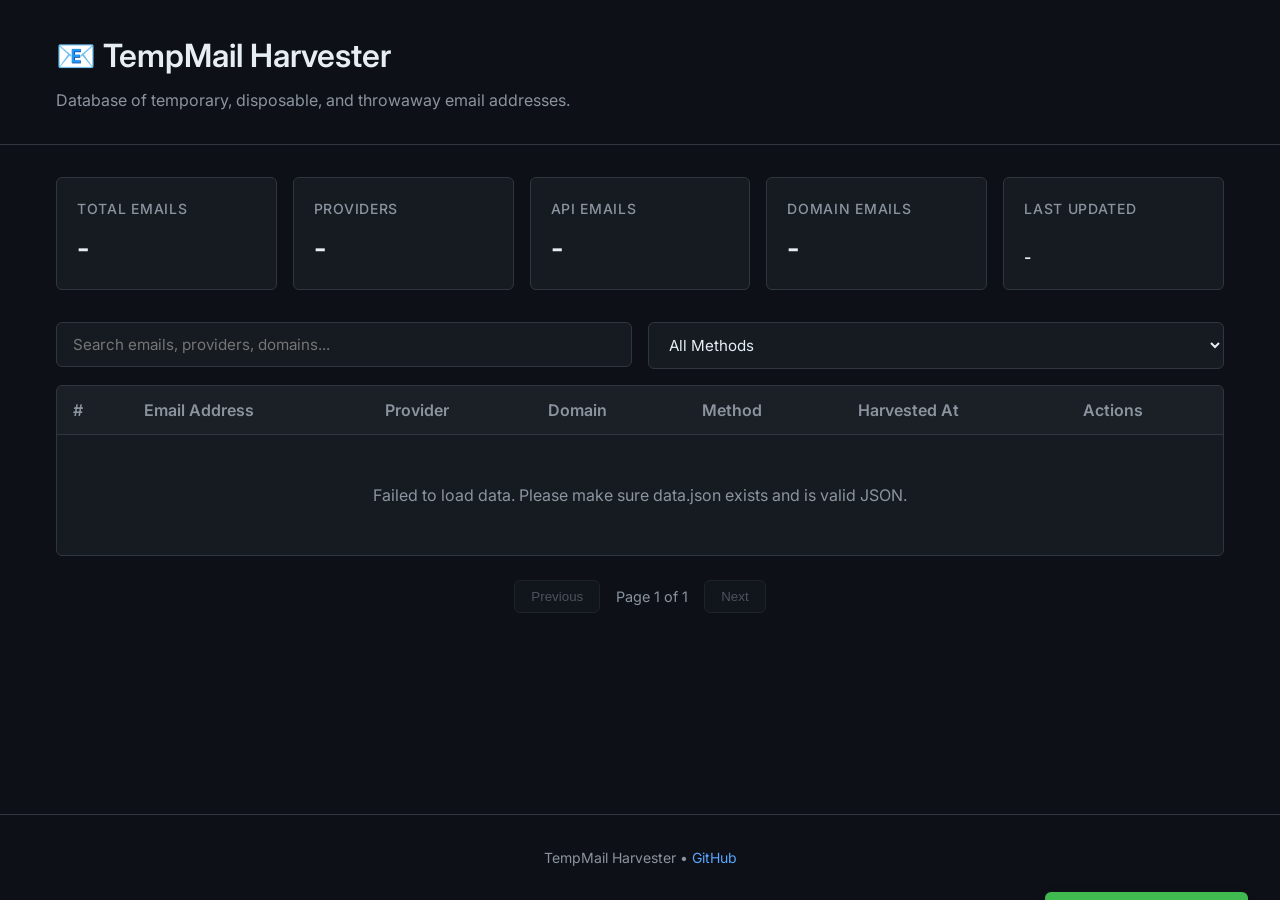
==== index.html @ 407a833a "Add root redirect for GitHub Pages" ====
<!DOCTYPE html>
<html lang="en">
<head>
    <meta charset="UTF-8">
    <meta http-equiv="refresh" content="0; url=dashboard/">
    <title>TempMail Harvester</title>
    <script>
        window.location.href = "dashboard/";
    </script>
</head>
<body>
    <p>Redirecting to <a href="dashboard/">TempMail Harvester Dashboard</a>...</p>
</body>
</html>
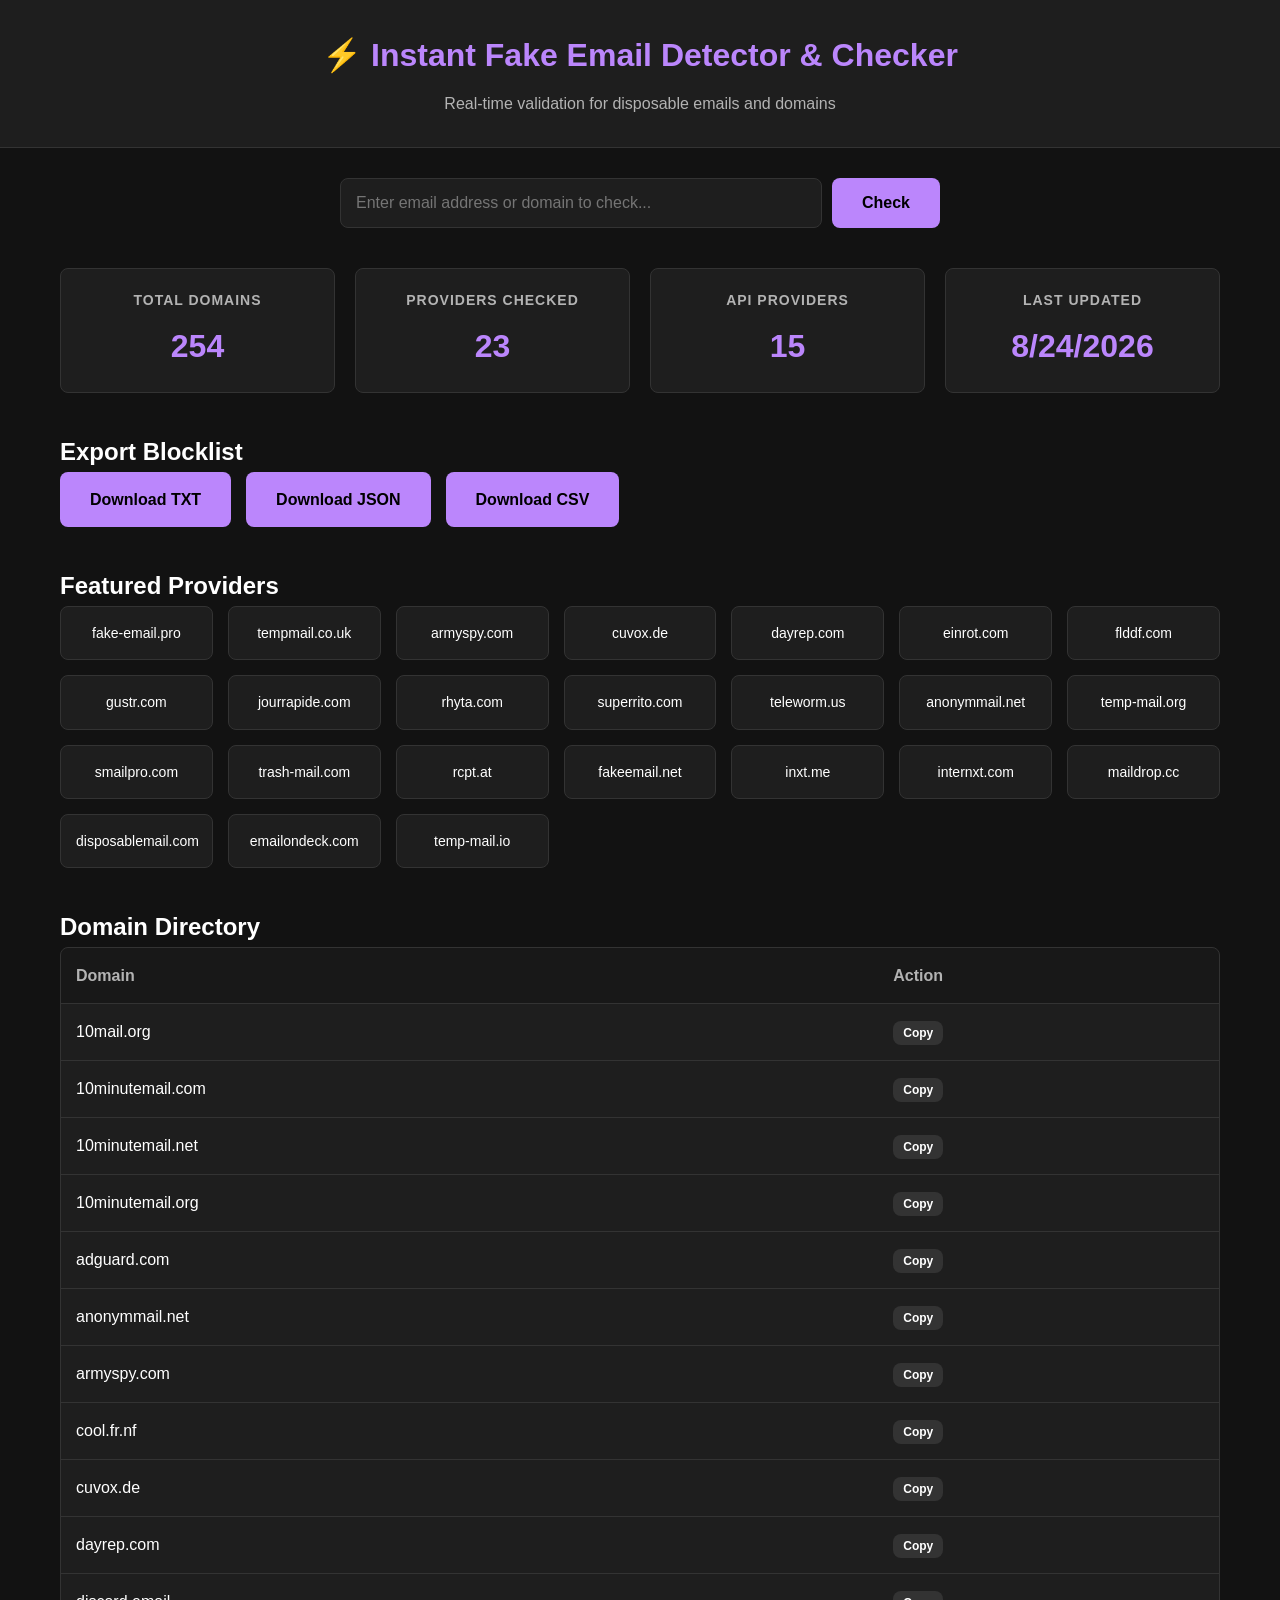
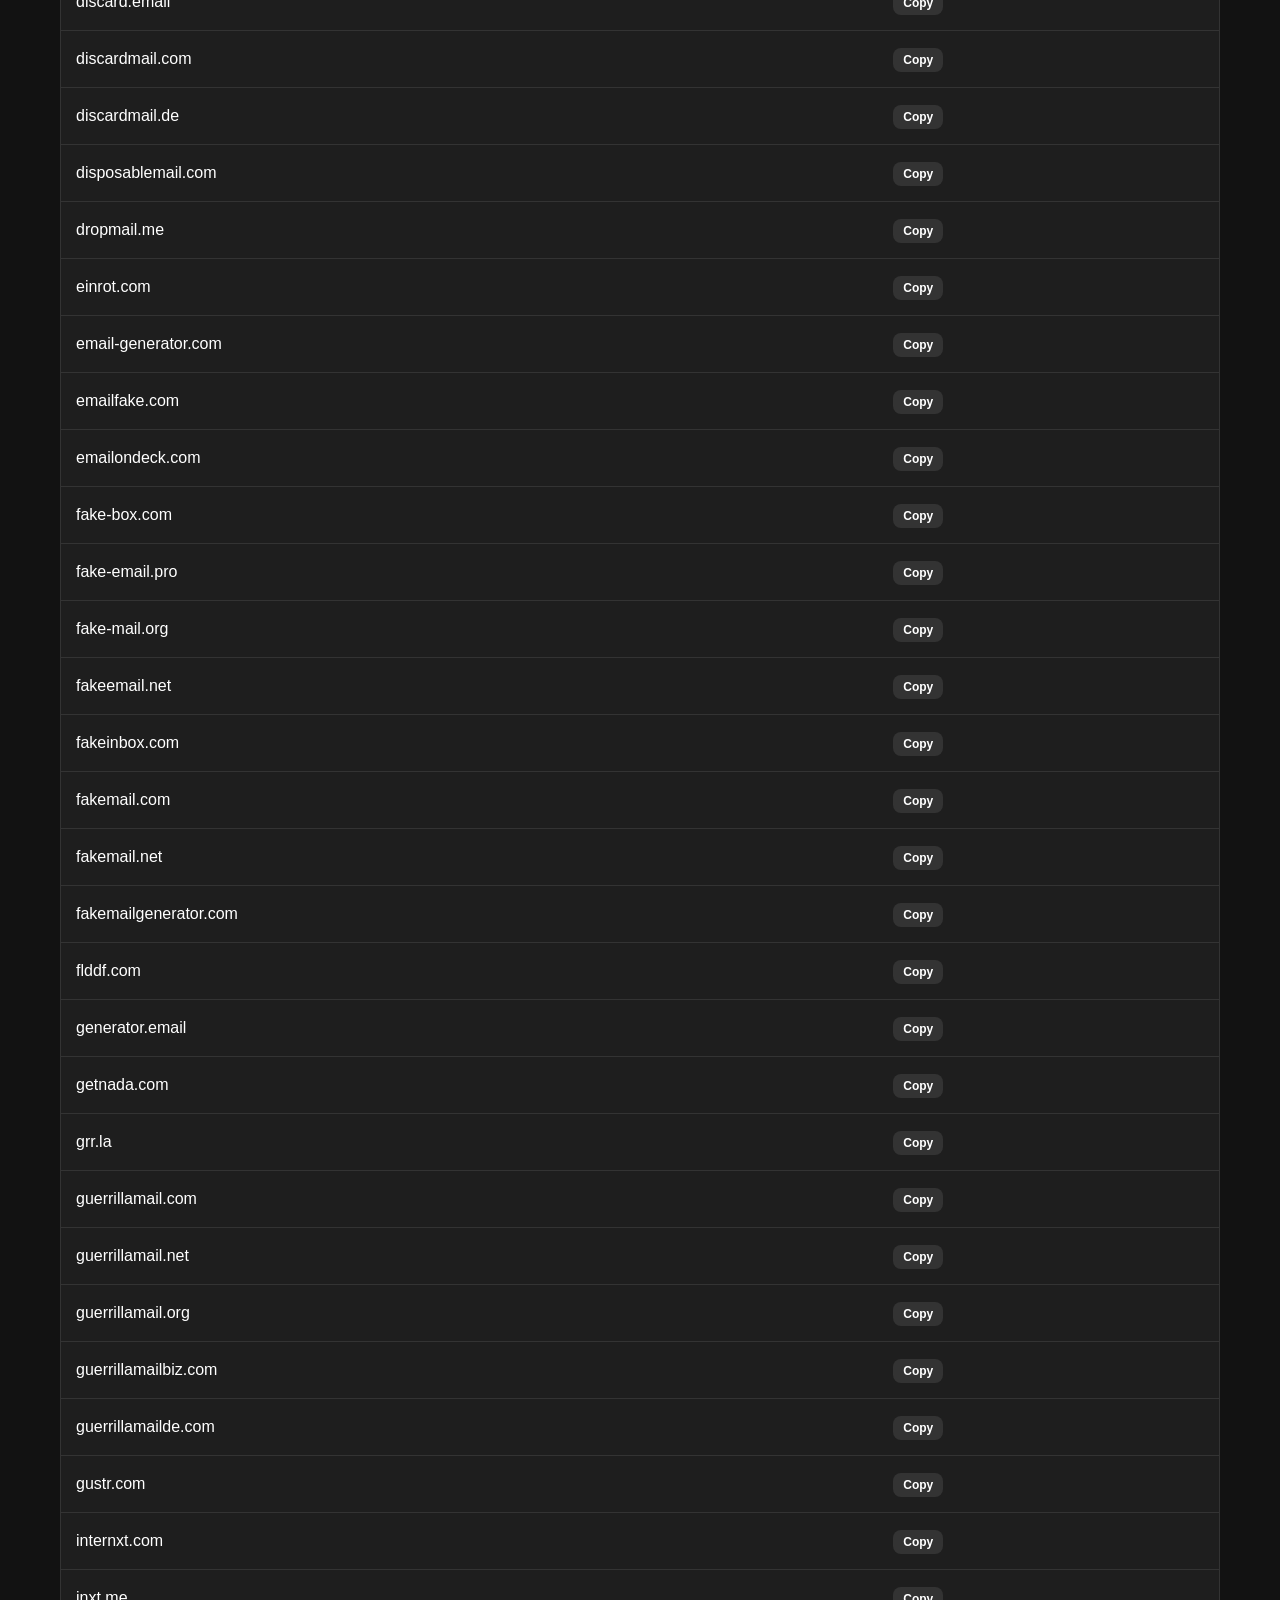
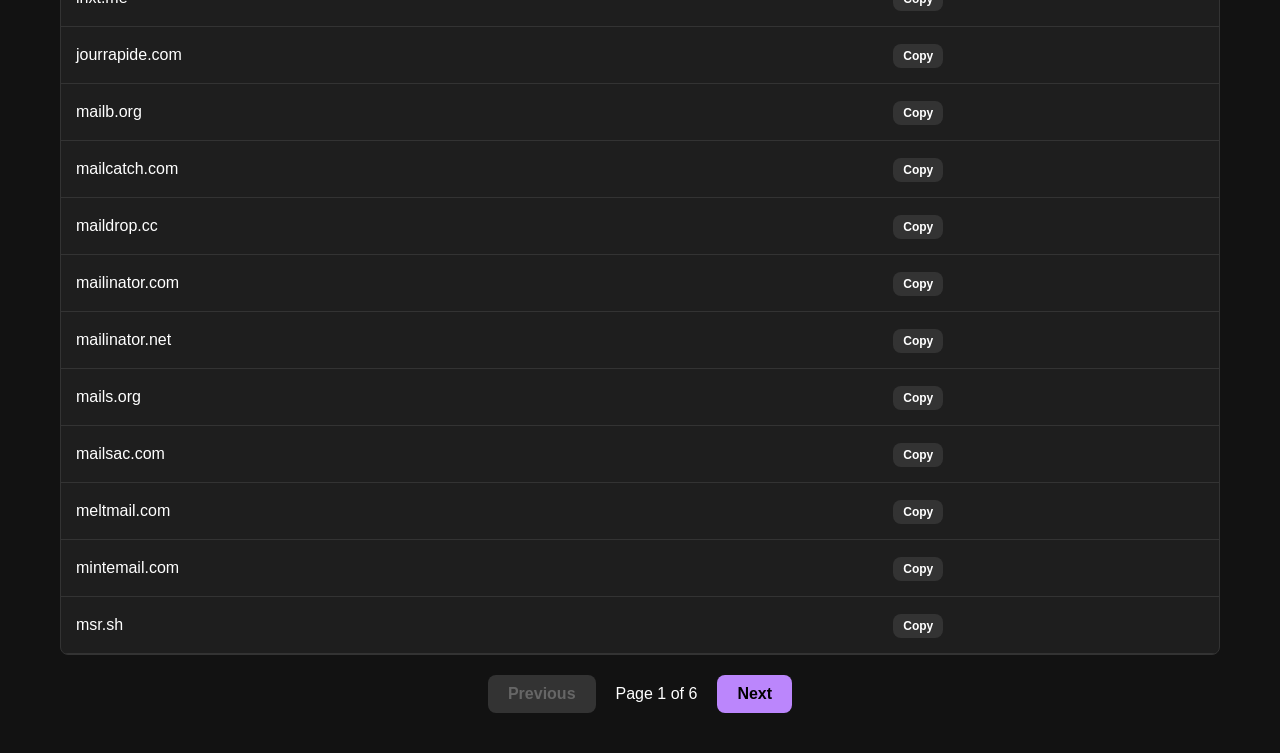
==== commit 17085732: "Streamline dashboard to root with pre-loaded 250+ domains" ====
--- a/index.html
+++ b/index.html
@@ -2,13 +2,85 @@
 <html lang="en">
 <head>
     <meta charset="UTF-8">
-    <meta http-equiv="refresh" content="0; url=dashboard/">
-    <title>TempMail Harvester</title>
-    <script>
-        window.location.href = "dashboard/";
-    </script>
+    <meta name="viewport" content="width=device-width, initial-scale=1.0">
+    <title>Instant Fake Email Detector & Checker</title>
+    <link rel="stylesheet" href="style.css">
 </head>
 <body>
-    <p>Redirecting to <a href="dashboard/">TempMail Harvester Dashboard</a>...</p>
+    <header>
+        <div class="container">
+            <h1>⚡ Instant Fake Email Detector & Checker</h1>
+            <p>Real-time validation for disposable emails and domains</p>
+        </div>
+    </header>
+    
+    <main class="container">
+        <section class="search-section">
+            <div class="search-box">
+                <input type="text" id="search-input" placeholder="Enter email address or domain to check...">
+                <button id="search-btn">Check</button>
+            </div>
+            <div id="search-result" class="result-message"></div>
+        </section>
+
+        <section class="stats-section">
+            <div class="stat-card">
+                <h3>Total Domains</h3>
+                <p id="stat-total">0</p>
+            </div>
+            <div class="stat-card">
+                <h3>Providers Checked</h3>
+                <p id="stat-providers">23</p>
+            </div>
+            <div class="stat-card">
+                <h3>API Providers</h3>
+                <p id="stat-api">15</p>
+            </div>
+            <div class="stat-card">
+                <h3>Last Updated</h3>
+                <p id="stat-updated">-</p>
+            </div>
+        </section>
+
+        <section class="export-section">
+            <h2>Export Blocklist</h2>
+            <div class="export-buttons">
+                <a href="data/disposable_domains.txt" class="btn" download>Download TXT</a>
+                <a href="data/disposable_domains.json" class="btn" download>Download JSON</a>
+                <a href="data/emails.csv" class="btn" download>Download CSV</a>
+            </div>
+        </section>
+
+        <section class="providers-section">
+            <h2>Featured Providers</h2>
+            <div class="provider-grid">
+                <!-- Popular providers will be inserted here -->
+            </div>
+        </section>
+
+        <section class="directory-section">
+            <h2>Domain Directory</h2>
+            <div class="table-container">
+                <table id="domain-table">
+                    <thead>
+                        <tr>
+                            <th>Domain</th>
+                            <th>Action</th>
+                        </tr>
+                    </thead>
+                    <tbody id="domain-table-body">
+                        <!-- Data will be inserted here -->
+                    </tbody>
+                </table>
+            </div>
+            <div class="pagination">
+                <button id="prev-page">Previous</button>
+                <span id="page-info">Page 1</span>
+                <button id="next-page">Next</button>
+            </div>
+        </section>
+    </main>
+
+    <script src="script.js"></script>
 </body>
 </html>
--- a/style.css
+++ b/style.css
@@ -0,0 +1,217 @@
+:root {
+    --bg-color: #121212;
+    --card-bg: #1e1e1e;
+    --text-primary: #ffffff;
+    --text-secondary: #b3b3b3;
+    --accent: #bb86fc;
+    --accent-hover: #9965f4;
+    --border: #333333;
+    --danger: #cf6679;
+    --success: #03dac6;
+}
+
+* {
+    margin: 0;
+    padding: 0;
+    box-sizing: border-box;
+}
+
+body {
+    font-family: -apple-system, BlinkMacSystemFont, "Segoe UI", Roboto, Helvetica, Arial, sans-serif;
+    background-color: var(--bg-color);
+    color: var(--text-primary);
+    line-height: 1.6;
+}
+
+.container {
+    max-width: 1200px;
+    margin: 0 auto;
+    padding: 0 20px;
+}
+
+header {
+    background-color: var(--card-bg);
+    padding: 30px 0;
+    text-align: center;
+    border-bottom: 1px solid var(--border);
+    margin-bottom: 30px;
+}
+
+header h1 {
+    color: var(--accent);
+    margin-bottom: 10px;
+}
+
+header p {
+    color: var(--text-secondary);
+}
+
+section {
+    margin-bottom: 40px;
+}
+
+/* Search Box */
+.search-box {
+    display: flex;
+    gap: 10px;
+    max-width: 600px;
+    margin: 0 auto 20px;
+}
+
+#search-input {
+    flex: 1;
+    padding: 15px;
+    border: 1px solid var(--border);
+    border-radius: 8px;
+    background-color: var(--card-bg);
+    color: var(--text-primary);
+    font-size: 16px;
+}
+
+#search-input:focus {
+    outline: none;
+    border-color: var(--accent);
+}
+
+button, .btn {
+    padding: 15px 30px;
+    background-color: var(--accent);
+    color: #000;
+    border: none;
+    border-radius: 8px;
+    font-size: 16px;
+    font-weight: bold;
+    cursor: pointer;
+    transition: background-color 0.2s;
+    text-decoration: none;
+    display: inline-block;
+}
+
+button:hover, .btn:hover {
+    background-color: var(--accent-hover);
+}
+
+.result-message {
+    text-align: center;
+    font-size: 18px;
+    font-weight: bold;
+    padding: 15px;
+    border-radius: 8px;
+    display: none;
+}
+
+.result-message.disposable {
+    background-color: rgba(207, 102, 121, 0.2);
+    color: var(--danger);
+    border: 1px solid var(--danger);
+    display: block;
+}
+
+.result-message.safe {
+    background-color: rgba(3, 218, 198, 0.2);
+    color: var(--success);
+    border: 1px solid var(--success);
+    display: block;
+}
+
+/* Stats */
+.stats-section {
+    display: grid;
+    grid-template-columns: repeat(auto-fit, minmax(200px, 1fr));
+    gap: 20px;
+}
+
+.stat-card {
+    background-color: var(--card-bg);
+    padding: 20px;
+    border-radius: 8px;
+    text-align: center;
+    border: 1px solid var(--border);
+}
+
+.stat-card h3 {
+    color: var(--text-secondary);
+    font-size: 14px;
+    text-transform: uppercase;
+    letter-spacing: 1px;
+    margin-bottom: 10px;
+}
+
+.stat-card p {
+    font-size: 32px;
+    font-weight: bold;
+    color: var(--accent);
+}
+
+/* Exports */
+.export-buttons {
+    display: flex;
+    gap: 15px;
+    flex-wrap: wrap;
+}
+
+/* Provider Grid */
+.provider-grid {
+    display: grid;
+    grid-template-columns: repeat(auto-fill, minmax(150px, 1fr));
+    gap: 15px;
+}
+
+.provider-card {
+    background-color: var(--card-bg);
+    padding: 15px;
+    border-radius: 8px;
+    text-align: center;
+    border: 1px solid var(--border);
+    font-size: 14px;
+}
+
+/* Table */
+.table-container {
+    overflow-x: auto;
+    background-color: var(--card-bg);
+    border-radius: 8px;
+    border: 1px solid var(--border);
+}
+
+table {
+    width: 100%;
+    border-collapse: collapse;
+}
+
+th, td {
+    padding: 15px;
+    text-align: left;
+    border-bottom: 1px solid var(--border);
+}
+
+th {
+    background-color: rgba(0,0,0,0.2);
+    color: var(--text-secondary);
+    font-weight: 600;
+}
+
+.copy-btn {
+    padding: 5px 10px;
+    font-size: 12px;
+    background-color: #333;
+    color: var(--text-primary);
+}
+
+.pagination {
+    display: flex;
+    justify-content: center;
+    align-items: center;
+    gap: 20px;
+    margin-top: 20px;
+}
+
+.pagination button {
+    padding: 10px 20px;
+}
+
+.pagination button:disabled {
+    background-color: #333;
+    color: #666;
+    cursor: not-allowed;
+}
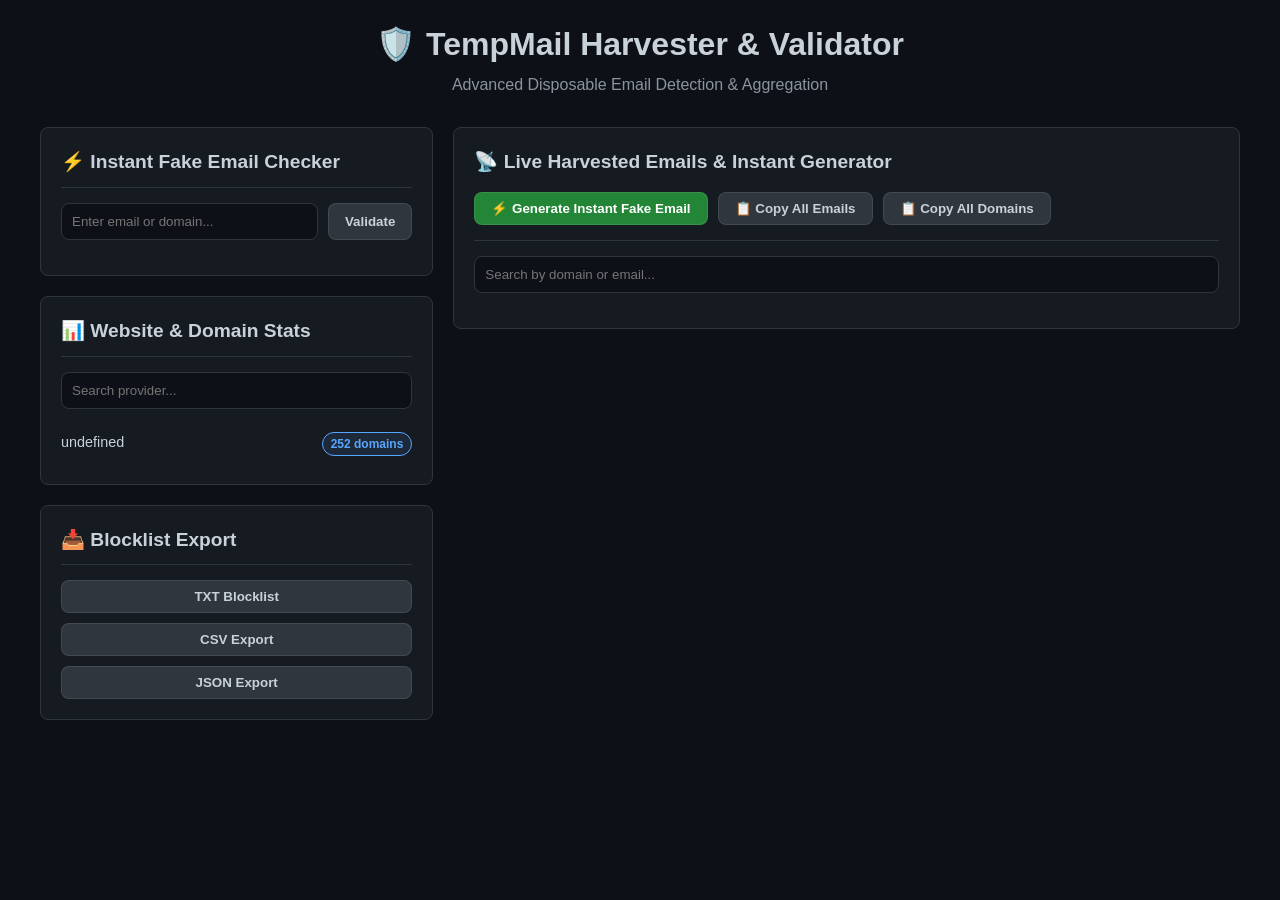
==== commit 0714e8c6: "Add 2-column live preview, instant generator, and domain grouping" ====
--- a/index.html
+++ b/index.html
@@ -3,84 +3,61 @@
 <head>
     <meta charset="UTF-8">
     <meta name="viewport" content="width=device-width, initial-scale=1.0">
-    <title>Instant Fake Email Detector & Checker</title>
+    <title>TempMail Harvester Dashboard</title>
     <link rel="stylesheet" href="style.css">
 </head>
 <body>
     <header>
-        <div class="container">
-            <h1>⚡ Instant Fake Email Detector & Checker</h1>
-            <p>Real-time validation for disposable emails and domains</p>
+        <h1><span class="icon">🛡️</span> TempMail Harvester & Validator</h1>
+        <p>Advanced Disposable Email Detection & Aggregation</p>
+    </header>
+    <div class="container">
+        <div class="col left-col">
+            <!-- Checker -->
+            <section class="card">
+                <h2>⚡ Instant Fake Email Checker</h2>
+                <div class="input-group">
+                    <input type="text" id="checker-input" placeholder="Enter email or domain...">
+                    <button id="btn-check">Validate</button>
+                </div>
+                <div id="checker-result" class="result-box hidden"></div>
+            </section>
+
+            <!-- Stats -->
+            <section class="card">
+                <h2>📊 Website & Domain Stats</h2>
+                <input type="text" id="search-provider" class="search-input" placeholder="Search provider...">
+                <div id="stats-list" class="stats-list"></div>
+            </section>
+
+            <!-- Export -->
+            <section class="card">
+                <h2>📥 Blocklist Export</h2>
+                <div class="btn-group">
+                    <button id="btn-export-txt">TXT Blocklist</button>
+                    <button id="btn-export-csv">CSV Export</button>
+                    <button id="btn-export-json">JSON Export</button>
+                </div>
+            </section>
         </div>
-    </header>
-    
-    <main class="container">
-        <section class="search-section">
-            <div class="search-box">
-                <input type="text" id="search-input" placeholder="Enter email address or domain to check...">
-                <button id="search-btn">Check</button>
-            </div>
-            <div id="search-result" class="result-message"></div>
-        </section>
-
-        <section class="stats-section">
-            <div class="stat-card">
-                <h3>Total Domains</h3>
-                <p id="stat-total">0</p>
-            </div>
-            <div class="stat-card">
-                <h3>Providers Checked</h3>
-                <p id="stat-providers">23</p>
-            </div>
-            <div class="stat-card">
-                <h3>API Providers</h3>
-                <p id="stat-api">15</p>
-            </div>
-            <div class="stat-card">
-                <h3>Last Updated</h3>
-                <p id="stat-updated">-</p>
-            </div>
-        </section>
-
-        <section class="export-section">
-            <h2>Export Blocklist</h2>
-            <div class="export-buttons">
-                <a href="data/disposable_domains.txt" class="btn" download>Download TXT</a>
-                <a href="data/disposable_domains.json" class="btn" download>Download JSON</a>
-                <a href="data/emails.csv" class="btn" download>Download CSV</a>
-            </div>
-        </section>
-
-        <section class="providers-section">
-            <h2>Featured Providers</h2>
-            <div class="provider-grid">
-                <!-- Popular providers will be inserted here -->
-            </div>
-        </section>
-
-        <section class="directory-section">
-            <h2>Domain Directory</h2>
-            <div class="table-container">
-                <table id="domain-table">
-                    <thead>
-                        <tr>
-                            <th>Domain</th>
-                            <th>Action</th>
-                        </tr>
-                    </thead>
-                    <tbody id="domain-table-body">
-                        <!-- Data will be inserted here -->
-                    </tbody>
-                </table>
-            </div>
-            <div class="pagination">
-                <button id="prev-page">Previous</button>
-                <span id="page-info">Page 1</span>
-                <button id="next-page">Next</button>
-            </div>
-        </section>
-    </main>
-
+        <div class="col right-col">
+            <section class="card">
+                <div class="right-header">
+                    <h2>📡 Live Harvested Emails & Instant Generator</h2>
+                    <div class="action-bar">
+                        <button id="btn-generate" class="btn-primary">⚡ Generate Instant Fake Email</button>
+                        <button id="btn-copy-emails">📋 Copy All Emails</button>
+                        <button id="btn-copy-domains">📋 Copy All Domains</button>
+                    </div>
+                </div>
+                <input type="text" id="search-emails" class="search-input" placeholder="Search by domain or email...">
+                <div id="accordion-container" class="accordion-container">
+                    <!-- Accordion Items Go Here -->
+                </div>
+            </section>
+        </div>
+    </div>
+    <div id="toast" class="toast"></div>
     <script src="script.js"></script>
 </body>
 </html>
--- a/style.css
+++ b/style.css
@@ -1,217 +1,144 @@
 :root {
-    --bg-color: #121212;
-    --card-bg: #1e1e1e;
-    --text-primary: #ffffff;
-    --text-secondary: #b3b3b3;
-    --accent: #bb86fc;
-    --accent-hover: #9965f4;
-    --border: #333333;
-    --danger: #cf6679;
-    --success: #03dac6;
+    --bg-color: #0d1117;
+    --card-bg: #161b22;
+    --border: #30363d;
+    --text: #c9d1d9;
+    --text-muted: #8b949e;
+    --primary: #58a6ff;
+    --primary-hover: #1f6feb;
+    --success: #3fb950;
+    --danger: #f85149;
+    --accent: #bc8cff;
+    --radius: 8px;
 }
-
-* {
-    margin: 0;
-    padding: 0;
-    box-sizing: border-box;
+* { box-sizing: border-box; margin: 0; padding: 0; }
+body {
+    font-family: -apple-system, BlinkMacSystemFont, "Segoe UI", Helvetica, Arial, sans-serif;
+    background-color: var(--bg-color);
+    color: var(--text);
+    line-height: 1.5;
+    padding: 20px;
 }
-
-body {
-    font-family: -apple-system, BlinkMacSystemFont, "Segoe UI", Roboto, Helvetica, Arial, sans-serif;
-    background-color: var(--bg-color);
-    color: var(--text-primary);
-    line-height: 1.6;
-}
-
+header { text-align: center; margin-bottom: 30px; }
+header h1 { font-size: 2rem; margin-bottom: 5px; display: flex; align-items: center; justify-content: center; gap: 10px; }
+header p { color: var(--text-muted); }
 .container {
+    display: grid;
+    grid-template-columns: 1fr;
+    gap: 20px;
     max-width: 1200px;
     margin: 0 auto;
-    padding: 0 20px;
 }
+@media (min-width: 768px) {
+    .container { grid-template-columns: 1fr 2fr; }
+}
+.card {
+    background-color: var(--card-bg);
+    border: 1px solid var(--border);
+    border-radius: var(--radius);
+    padding: 20px;
+    margin-bottom: 20px;
+}
+.card h2 { font-size: 1.2rem; margin-bottom: 15px; padding-bottom: 10px; border-bottom: 1px solid var(--border); }
+.input-group { display: flex; gap: 10px; margin-bottom: 15px; }
+input[type="text"] {
+    flex: 1;
+    background-color: var(--bg-color);
+    border: 1px solid var(--border);
+    color: var(--text);
+    padding: 10px;
+    border-radius: var(--radius);
+    outline: none;
+}
+input[type="text"]:focus { border-color: var(--primary); }
+.search-input { width: 100%; margin-bottom: 15px; }
+button {
+    background-color: var(--border);
+    color: var(--text);
+    border: 1px solid rgba(240,246,252,0.1);
+    padding: 8px 16px;
+    border-radius: var(--radius);
+    cursor: pointer;
+    font-weight: 600;
+    transition: 0.2s;
+}
+button:hover { background-color: #8b949e; color: #fff; }
+button.btn-primary, #btn-generate {
+    background-color: #238636;
+    color: #ffffff;
+    border-color: rgba(240,246,252,0.1);
+}
+button.btn-primary:hover, #btn-generate:hover { background-color: #2ea043; }
+.btn-group { display: flex; flex-direction: column; gap: 10px; }
+.result-box { padding: 15px; border-radius: var(--radius); margin-top: 15px; font-size: 0.95rem; }
+.result-box.hidden { display: none; }
+.result-box.danger { background-color: rgba(248,81,73,0.1); border: 1px solid var(--danger); color: #ff7b72; }
+.result-box.success { background-color: rgba(63,185,80,0.1); border: 1px solid var(--success); color: #56d364; }
 
-header {
+/* Right column */
+.right-header { display: flex; justify-content: space-between; align-items: center; flex-wrap: wrap; gap: 15px; border-bottom: 1px solid var(--border); padding-bottom: 15px; margin-bottom: 15px; }
+.right-header h2 { border: none; margin: 0; padding: 0; }
+.action-bar { display: flex; gap: 10px; flex-wrap: wrap; }
+
+/* Accordion */
+.accordion-container { max-height: 600px; overflow-y: auto; padding-right: 5px; }
+.domain-card {
+    background-color: var(--bg-color);
+    border: 1px solid var(--border);
+    border-radius: var(--radius);
+    margin-bottom: 10px;
+    overflow: hidden;
+}
+.domain-card summary {
+    padding: 12px 15px;
+    cursor: pointer;
+    list-style: none;
+    display: flex;
+    justify-content: space-between;
+    align-items: center;
     background-color: var(--card-bg);
-    padding: 30px 0;
-    text-align: center;
-    border-bottom: 1px solid var(--border);
-    margin-bottom: 30px;
 }
+.domain-card summary::-webkit-details-marker { display: none; }
+.domain-card summary:hover { background-color: #1f242c; }
+.summary-content { display: flex; justify-content: space-between; width: 100%; align-items: center; }
+.domain-name { font-weight: 600; color: var(--primary); }
+.badges { display: flex; gap: 10px; }
+.badge { padding: 2px 8px; border-radius: 12px; font-size: 0.75rem; font-weight: 600; }
+.badge.count { background-color: rgba(88,166,255,0.1); color: var(--primary); border: 1px solid var(--primary); }
+.badge.provider { background-color: rgba(188,140,255,0.1); color: var(--accent); border: 1px solid var(--accent); }
 
-header h1 {
-    color: var(--accent);
-    margin-bottom: 10px;
+.email-list { list-style: none; padding: 0; margin: 0; }
+.email-list li {
+    padding: 10px 15px;
+    border-top: 1px solid var(--border);
+    display: flex;
+    justify-content: space-between;
+    align-items: center;
+    transition: background-color 0.2s;
 }
+.email-list li:hover { background-color: rgba(255,255,255,0.02); }
+.btn-copy-small { padding: 4px 10px; font-size: 0.8rem; }
 
-header p {
-    color: var(--text-secondary);
+/* Stats List */
+.stats-list { max-height: 250px; overflow-y: auto; }
+.stat-item { display: flex; justify-content: space-between; padding: 8px 0; border-bottom: 1px solid var(--border); font-size: 0.9rem; }
+.stat-item:last-child { border-bottom: none; }
+
+/* Scrollbar */
+::-webkit-scrollbar { width: 8px; }
+::-webkit-scrollbar-track { background: var(--bg-color); }
+::-webkit-scrollbar-thumb { background: var(--border); border-radius: 4px; }
+::-webkit-scrollbar-thumb:hover { background: var(--text-muted); }
+
+/* Toast */
+.toast {
+    position: fixed; bottom: 20px; right: 20px;
+    background-color: var(--success); color: #fff;
+    padding: 12px 20px; border-radius: var(--radius);
+    box-shadow: 0 4px 12px rgba(0,0,0,0.5);
+    transform: translateY(100px); opacity: 0;
+    transition: all 0.3s cubic-bezier(0.68, -0.55, 0.265, 1.55);
+    z-index: 1000;
+    font-weight: bold;
 }
-
-section {
-    margin-bottom: 40px;
-}
-
-/* Search Box */
-.search-box {
-    display: flex;
-    gap: 10px;
-    max-width: 600px;
-    margin: 0 auto 20px;
-}
-
-#search-input {
-    flex: 1;
-    padding: 15px;
-    border: 1px solid var(--border);
-    border-radius: 8px;
-    background-color: var(--card-bg);
-    color: var(--text-primary);
-    font-size: 16px;
-}
-
-#search-input:focus {
-    outline: none;
-    border-color: var(--accent);
-}
-
-button, .btn {
-    padding: 15px 30px;
-    background-color: var(--accent);
-    color: #000;
-    border: none;
-    border-radius: 8px;
-    font-size: 16px;
-    font-weight: bold;
-    cursor: pointer;
-    transition: background-color 0.2s;
-    text-decoration: none;
-    display: inline-block;
-}
-
-button:hover, .btn:hover {
-    background-color: var(--accent-hover);
-}
-
-.result-message {
-    text-align: center;
-    font-size: 18px;
-    font-weight: bold;
-    padding: 15px;
-    border-radius: 8px;
-    display: none;
-}
-
-.result-message.disposable {
-    background-color: rgba(207, 102, 121, 0.2);
-    color: var(--danger);
-    border: 1px solid var(--danger);
-    display: block;
-}
-
-.result-message.safe {
-    background-color: rgba(3, 218, 198, 0.2);
-    color: var(--success);
-    border: 1px solid var(--success);
-    display: block;
-}
-
-/* Stats */
-.stats-section {
-    display: grid;
-    grid-template-columns: repeat(auto-fit, minmax(200px, 1fr));
-    gap: 20px;
-}
-
-.stat-card {
-    background-color: var(--card-bg);
-    padding: 20px;
-    border-radius: 8px;
-    text-align: center;
-    border: 1px solid var(--border);
-}
-
-.stat-card h3 {
-    color: var(--text-secondary);
-    font-size: 14px;
-    text-transform: uppercase;
-    letter-spacing: 1px;
-    margin-bottom: 10px;
-}
-
-.stat-card p {
-    font-size: 32px;
-    font-weight: bold;
-    color: var(--accent);
-}
-
-/* Exports */
-.export-buttons {
-    display: flex;
-    gap: 15px;
-    flex-wrap: wrap;
-}
-
-/* Provider Grid */
-.provider-grid {
-    display: grid;
-    grid-template-columns: repeat(auto-fill, minmax(150px, 1fr));
-    gap: 15px;
-}
-
-.provider-card {
-    background-color: var(--card-bg);
-    padding: 15px;
-    border-radius: 8px;
-    text-align: center;
-    border: 1px solid var(--border);
-    font-size: 14px;
-}
-
-/* Table */
-.table-container {
-    overflow-x: auto;
-    background-color: var(--card-bg);
-    border-radius: 8px;
-    border: 1px solid var(--border);
-}
-
-table {
-    width: 100%;
-    border-collapse: collapse;
-}
-
-th, td {
-    padding: 15px;
-    text-align: left;
-    border-bottom: 1px solid var(--border);
-}
-
-th {
-    background-color: rgba(0,0,0,0.2);
-    color: var(--text-secondary);
-    font-weight: 600;
-}
-
-.copy-btn {
-    padding: 5px 10px;
-    font-size: 12px;
-    background-color: #333;
-    color: var(--text-primary);
-}
-
-.pagination {
-    display: flex;
-    justify-content: center;
-    align-items: center;
-    gap: 20px;
-    margin-top: 20px;
-}
-
-.pagination button {
-    padding: 10px 20px;
-}
-
-.pagination button:disabled {
-    background-color: #333;
-    color: #666;
-    cursor: not-allowed;
-}
+.toast.show { transform: translateY(0); opacity: 1; }
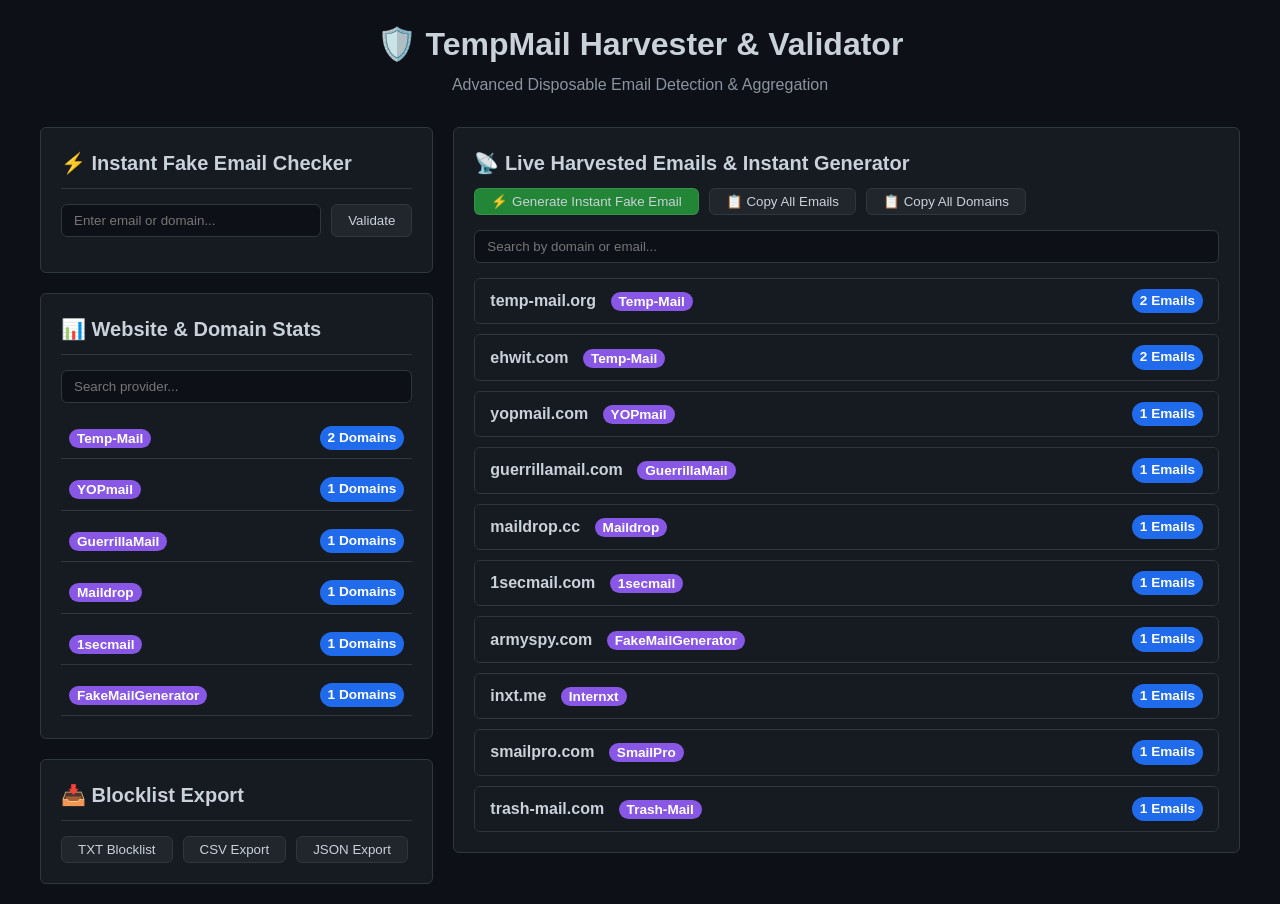
==== commit 3ab7897d: "Implement dynamic active domain detection and live website probe with PDF UI preservation" ====
--- a/index.html
+++ b/index.html
@@ -3,7 +3,7 @@
 <head>
     <meta charset="UTF-8">
     <meta name="viewport" content="width=device-width, initial-scale=1.0">
-    <title>TempMail Harvester Dashboard</title>
+    <title>TempMail Harvester & Validator</title>
     <link rel="stylesheet" href="style.css">
 </head>
 <body>
@@ -12,6 +12,7 @@
         <p>Advanced Disposable Email Detection & Aggregation</p>
     </header>
     <div class="container">
+        <!-- LEFT COLUMN -->
         <div class="col left-col">
             <!-- Checker -->
             <section class="card">
@@ -23,14 +24,14 @@
                 <div id="checker-result" class="result-box hidden"></div>
             </section>
 
-            <!-- Stats -->
+            <!-- Website & Domain Stats -->
             <section class="card">
                 <h2>📊 Website & Domain Stats</h2>
                 <input type="text" id="search-provider" class="search-input" placeholder="Search provider...">
                 <div id="stats-list" class="stats-list"></div>
             </section>
 
-            <!-- Export -->
+            <!-- Blocklist Export -->
             <section class="card">
                 <h2>📥 Blocklist Export</h2>
                 <div class="btn-group">
@@ -40,6 +41,8 @@
                 </div>
             </section>
         </div>
+
+        <!-- RIGHT COLUMN -->
         <div class="col right-col">
             <section class="card">
                 <div class="right-header">
@@ -52,7 +55,7 @@
                 </div>
                 <input type="text" id="search-emails" class="search-input" placeholder="Search by domain or email...">
                 <div id="accordion-container" class="accordion-container">
-                    <!-- Accordion Items Go Here -->
+                    <!-- Domain cards with emails injected via JS -->
                 </div>
             </section>
         </div>
--- a/style.css
+++ b/style.css
@@ -1,144 +1,268 @@
 :root {
     --bg-color: #0d1117;
     --card-bg: #161b22;
-    --border: #30363d;
-    --text: #c9d1d9;
-    --text-muted: #8b949e;
-    --primary: #58a6ff;
-    --primary-hover: #1f6feb;
-    --success: #3fb950;
-    --danger: #f85149;
-    --accent: #bc8cff;
-    --radius: 8px;
-}
-* { box-sizing: border-box; margin: 0; padding: 0; }
+    --border-color: #30363d;
+    --text-color: #c9d1d9;
+    --btn-bg: #21262d;
+    --btn-hover: #30363d;
+    --btn-primary-bg: #238636;
+    --btn-primary-hover: #2ea043;
+    --badge-count: #1f6beb;
+    --badge-provider: #8957e5;
+    
+    --danger-bg: #7d1a1a;
+    --danger-border: #f85149;
+    --success-bg: #1b4721;
+    --success-border: #3fb950;
+    
+    --font-family: -apple-system, BlinkMacSystemFont, "Segoe UI", Helvetica, Arial, sans-serif;
+}
+
+* {
+    box-sizing: border-box;
+    margin: 0;
+    padding: 0;
+}
+
 body {
-    font-family: -apple-system, BlinkMacSystemFont, "Segoe UI", Helvetica, Arial, sans-serif;
-    background-color: var(--bg-color);
-    color: var(--text);
+    background-color: var(--bg-color);
+    color: var(--text-color);
+    font-family: var(--font-family);
     line-height: 1.5;
     padding: 20px;
 }
-header { text-align: center; margin-bottom: 30px; }
-header h1 { font-size: 2rem; margin-bottom: 5px; display: flex; align-items: center; justify-content: center; gap: 10px; }
-header p { color: var(--text-muted); }
+
+header {
+    text-align: center;
+    margin-bottom: 30px;
+}
+
+header h1 {
+    font-size: 2rem;
+    margin-bottom: 5px;
+}
+
+header p {
+    color: #8b949e;
+}
+
 .container {
-    display: grid;
-    grid-template-columns: 1fr;
+    display: flex;
+    flex-wrap: wrap;
     gap: 20px;
     max-width: 1200px;
     margin: 0 auto;
 }
-@media (min-width: 768px) {
-    .container { grid-template-columns: 1fr 2fr; }
-}
+
+.col {
+    flex: 1;
+    min-width: 300px;
+    display: flex;
+    flex-direction: column;
+    gap: 20px;
+}
+
+.left-col {
+    flex: 1;
+}
+
+.right-col {
+    flex: 2;
+}
+
 .card {
     background-color: var(--card-bg);
-    border: 1px solid var(--border);
-    border-radius: var(--radius);
+    border: 1px solid var(--border-color);
+    border-radius: 6px;
     padding: 20px;
-    margin-bottom: 20px;
-}
-.card h2 { font-size: 1.2rem; margin-bottom: 15px; padding-bottom: 10px; border-bottom: 1px solid var(--border); }
-.input-group { display: flex; gap: 10px; margin-bottom: 15px; }
+}
+
+.card h2 {
+    font-size: 1.25rem;
+    margin-bottom: 15px;
+    border-bottom: 1px solid var(--border-color);
+    padding-bottom: 10px;
+}
+
+.input-group, .search-input {
+    margin-bottom: 15px;
+}
+
+.input-group {
+    display: flex;
+    gap: 10px;
+}
+
 input[type="text"] {
-    flex: 1;
-    background-color: var(--bg-color);
-    border: 1px solid var(--border);
-    color: var(--text);
-    padding: 10px;
-    border-radius: var(--radius);
-    outline: none;
-}
-input[type="text"]:focus { border-color: var(--primary); }
-.search-input { width: 100%; margin-bottom: 15px; }
+    width: 100%;
+    padding: 8px 12px;
+    background-color: var(--bg-color);
+    border: 1px solid var(--border-color);
+    border-radius: 6px;
+    color: var(--text-color);
+}
+
 button {
-    background-color: var(--border);
-    color: var(--text);
-    border: 1px solid rgba(240,246,252,0.1);
-    padding: 8px 16px;
-    border-radius: var(--radius);
+    padding: 5px 16px;
+    background-color: var(--btn-bg);
+    border: 1px solid var(--border-color);
+    border-radius: 6px;
+    color: var(--text-color);
     cursor: pointer;
-    font-weight: 600;
-    transition: 0.2s;
-}
-button:hover { background-color: #8b949e; color: #fff; }
-button.btn-primary, #btn-generate {
-    background-color: #238636;
-    color: #ffffff;
-    border-color: rgba(240,246,252,0.1);
-}
-button.btn-primary:hover, #btn-generate:hover { background-color: #2ea043; }
-.btn-group { display: flex; flex-direction: column; gap: 10px; }
-.result-box { padding: 15px; border-radius: var(--radius); margin-top: 15px; font-size: 0.95rem; }
-.result-box.hidden { display: none; }
-.result-box.danger { background-color: rgba(248,81,73,0.1); border: 1px solid var(--danger); color: #ff7b72; }
-.result-box.success { background-color: rgba(63,185,80,0.1); border: 1px solid var(--success); color: #56d364; }
-
-/* Right column */
-.right-header { display: flex; justify-content: space-between; align-items: center; flex-wrap: wrap; gap: 15px; border-bottom: 1px solid var(--border); padding-bottom: 15px; margin-bottom: 15px; }
-.right-header h2 { border: none; margin: 0; padding: 0; }
-.action-bar { display: flex; gap: 10px; flex-wrap: wrap; }
-
-/* Accordion */
-.accordion-container { max-height: 600px; overflow-y: auto; padding-right: 5px; }
-.domain-card {
-    background-color: var(--bg-color);
-    border: 1px solid var(--border);
-    border-radius: var(--radius);
-    margin-bottom: 10px;
+    font-weight: 500;
+    transition: background-color 0.2s;
+}
+
+button:hover {
+    background-color: var(--btn-hover);
+}
+
+.btn-primary {
+    background-color: var(--btn-primary-bg);
+    border-color: rgba(240, 246, 252, 0.1);
+}
+
+.btn-primary:hover {
+    background-color: var(--btn-primary-hover);
+}
+
+.result-box {
+    padding: 15px;
+    border-radius: 6px;
+    margin-top: 15px;
+    border-width: 1px;
+    border-style: solid;
+}
+
+.result-box.hidden {
+    display: none;
+}
+
+.result-box.danger {
+    background-color: var(--danger-bg);
+    border-color: var(--danger-border);
+}
+
+.result-box.success {
+    background-color: var(--success-bg);
+    border-color: var(--success-border);
+}
+
+.stats-list {
+    display: flex;
+    flex-direction: column;
+    gap: 10px;
+    max-height: 300px;
+    overflow-y: auto;
+}
+
+.stat-item {
+    display: flex;
+    justify-content: space-between;
+    padding: 8px;
+    border-bottom: 1px solid var(--border-color);
+}
+
+.badge {
+    padding: 2px 8px;
+    border-radius: 20px;
+    font-size: 0.85em;
+    font-weight: bold;
+}
+
+.badge-count {
+    background-color: var(--badge-count);
+    color: white;
+}
+
+.badge-provider {
+    background-color: var(--badge-provider);
+    color: white;
+}
+
+.btn-group {
+    display: flex;
+    gap: 10px;
+    flex-wrap: wrap;
+}
+
+.right-header {
+    display: flex;
+    justify-content: space-between;
+    align-items: flex-start;
+    flex-wrap: wrap;
+    margin-bottom: 15px;
+}
+
+.right-header h2 {
+    border-bottom: none;
+    margin-bottom: 0;
+}
+
+.action-bar {
+    display: flex;
+    gap: 10px;
+    flex-wrap: wrap;
+}
+
+.accordion-container {
+    display: flex;
+    flex-direction: column;
+    gap: 10px;
+    max-height: 600px;
+    overflow-y: auto;
+}
+
+details {
+    background-color: var(--bg-color);
+    border: 1px solid var(--border-color);
+    border-radius: 6px;
     overflow: hidden;
 }
-.domain-card summary {
-    padding: 12px 15px;
+
+summary {
+    padding: 10px 15px;
     cursor: pointer;
-    list-style: none;
+    font-weight: bold;
     display: flex;
     justify-content: space-between;
     align-items: center;
+    list-style: none;
     background-color: var(--card-bg);
 }
-.domain-card summary::-webkit-details-marker { display: none; }
-.domain-card summary:hover { background-color: #1f242c; }
-.summary-content { display: flex; justify-content: space-between; width: 100%; align-items: center; }
-.domain-name { font-weight: 600; color: var(--primary); }
-.badges { display: flex; gap: 10px; }
-.badge { padding: 2px 8px; border-radius: 12px; font-size: 0.75rem; font-weight: 600; }
-.badge.count { background-color: rgba(88,166,255,0.1); color: var(--primary); border: 1px solid var(--primary); }
-.badge.provider { background-color: rgba(188,140,255,0.1); color: var(--accent); border: 1px solid var(--accent); }
-
-.email-list { list-style: none; padding: 0; margin: 0; }
-.email-list li {
+
+summary::-webkit-details-marker {
+    display: none;
+}
+
+.domain-emails {
     padding: 10px 15px;
-    border-top: 1px solid var(--border);
-    display: flex;
-    justify-content: space-between;
-    align-items: center;
-    transition: background-color 0.2s;
-}
-.email-list li:hover { background-color: rgba(255,255,255,0.02); }
-.btn-copy-small { padding: 4px 10px; font-size: 0.8rem; }
-
-/* Stats List */
-.stats-list { max-height: 250px; overflow-y: auto; }
-.stat-item { display: flex; justify-content: space-between; padding: 8px 0; border-bottom: 1px solid var(--border); font-size: 0.9rem; }
-.stat-item:last-child { border-bottom: none; }
-
-/* Scrollbar */
-::-webkit-scrollbar { width: 8px; }
-::-webkit-scrollbar-track { background: var(--bg-color); }
-::-webkit-scrollbar-thumb { background: var(--border); border-radius: 4px; }
-::-webkit-scrollbar-thumb:hover { background: var(--text-muted); }
-
-/* Toast */
+    background-color: var(--bg-color);
+    border-top: 1px solid var(--border-color);
+}
+
+.domain-emails div {
+    padding: 5px 0;
+    border-bottom: 1px dashed var(--border-color);
+}
+
+.domain-emails div:last-child {
+    border-bottom: none;
+}
+
 .toast {
-    position: fixed; bottom: 20px; right: 20px;
-    background-color: var(--success); color: #fff;
-    padding: 12px 20px; border-radius: var(--radius);
-    box-shadow: 0 4px 12px rgba(0,0,0,0.5);
-    transform: translateY(100px); opacity: 0;
-    transition: all 0.3s cubic-bezier(0.68, -0.55, 0.265, 1.55);
-    z-index: 1000;
-    font-weight: bold;
-}
-.toast.show { transform: translateY(0); opacity: 1; }
+    position: fixed;
+    bottom: 20px;
+    right: 20px;
+    padding: 10px 20px;
+    background-color: var(--btn-primary-bg);
+    color: white;
+    border-radius: 6px;
+    opacity: 0;
+    transition: opacity 0.3s;
+    pointer-events: none;
+}
+
+.toast.show {
+    opacity: 1;
+}
